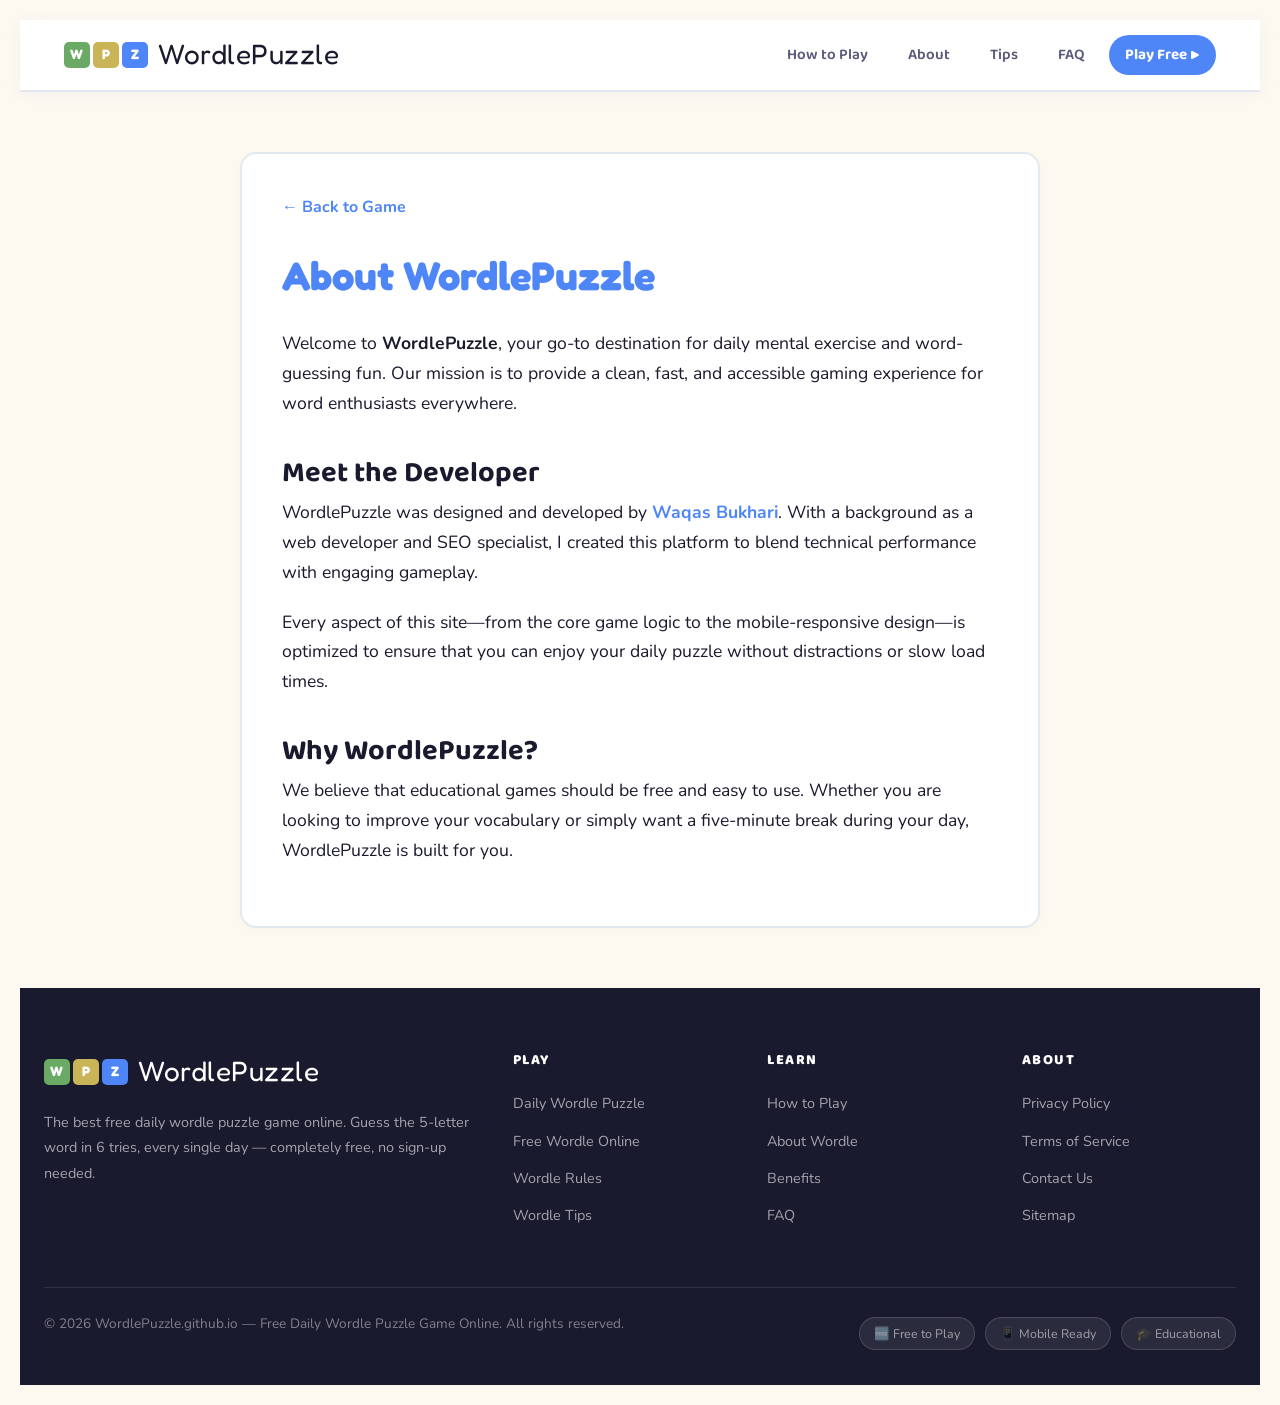
==== about.html @ 02049da3 "Create about.html" ====
<!DOCTYPE html>
<html lang="en">
<head>
  <meta charset="UTF-8" />
  <meta name="viewport" content="width=device-width, initial-scale=1.0" />
  <title>About Us – WordlePuzzle</title>
  <link rel="preconnect" href="https://fonts.googleapis.com" />
  <link rel="preconnect" href="https://fonts.gstatic.com" crossorigin />
  <link href="https://fonts.googleapis.com/css2?family=Fredoka+One&family=Nunito:wght@400;600;700&family=Baloo+2:wght@600;800&display=swap" rel="stylesheet" />
  <link rel="icon" type="image/png" sizes="32x32" href="/favicon.png">
  <link rel="stylesheet" href="style.css" />
  <style>
    :root {
      --bg: #fef9f0; --surface: #ffffff; --text: #1a1a2e; --text-muted: #5a5a7a;
      --accent1: #4f86f7; --border: #e2e8f0; --font-display: 'Fredoka One', cursive;
      --font-heading: 'Baloo 2', cursive; --font-body: 'Nunito', sans-serif;
    }
    body { font-family: var(--font-body); background: var(--bg); color: var(--text); line-height: 1.7; margin: 0; padding: 20px; }
    .container { max-width: 800px; margin: 60px auto; padding: 40px; background: var(--surface); border-radius: 16px; border: 2px solid var(--border); box-shadow: 0 4px 6px rgba(0,0,0,0.02); }
    h1 { font-family: var(--font-display); color: var(--accent1); font-size: 2.5rem; margin-bottom: 20px; }
    h2 { font-family: var(--font-heading); font-size: 1.8rem; margin-top: 30px; }
    p { margin-bottom: 20px; font-size: 1.1rem; }
    .highlight { color: var(--accent1); font-weight: 700; }
    .btn-back { display: inline-block; margin-bottom: 20px; color: var(--accent1); text-decoration: none; font-weight: bold; }
  </style>
</head>
<body>
  <!-- ===== HEADER COMPONENT ===== -->
<header id="site-header"></header>
  <div class="container">
    <a href="index.html" class="btn-back">← Back to Game</a>
    <h1>About WordlePuzzle</h1>
    <p>Welcome to <strong>WordlePuzzle</strong>, your go-to destination for daily mental exercise and word-guessing fun. Our mission is to provide a clean, fast, and accessible gaming experience for word enthusiasts everywhere.</p>
    
    <h2>Meet the Developer</h2>
    <p>WordlePuzzle was designed and developed by <span class="highlight">Waqas Bukhari</span>. With a background as a web developer and SEO specialist, I created this platform to blend technical performance with engaging gameplay.</p>
    
    <p>Every aspect of this site—from the core game logic to the mobile-responsive design—is optimized to ensure that you can enjoy your daily puzzle without distractions or slow load times.</p>
    
    <h2>Why WordlePuzzle?</h2>
    <p>We believe that educational games should be free and easy to use. Whether you are looking to improve your vocabulary or simply want a five-minute break during your day, WordlePuzzle is built for you.</p>
  </div>
  <!-- ===== FOOTER COMPONENT ===== -->
<footer id="site-footer"></footer>

  <script src="header.js"></script>
  <script src="footer.js"></script>
</body>
</html>
---- style.css ----
/* ===== CSS VARIABLES ===== */
    :root {
      --green: #6aaa64;
      --yellow: #c9b458;
      --gray: #787c7e;
      --light-gray: #d3d6da;
      --bg: #fef9f0;
      --surface: #ffffff;
      --surface2: #f0f7ff;
      --surface3: #fff5e6;
      --text: #1a1a2e;
      --text-muted: #5a5a7a;
      --accent1: #4f86f7;
      --accent2: #f76f6f;
      --accent3: #ffb347;
      --accent4: #6aaa64;
      --accent5: #c084fc;
      --border: #e2e8f0;
      --shadow: 0 4px 24px rgba(79,134,247,0.10);
      --shadow-lg: 0 8px 40px rgba(79,134,247,0.15);
      --radius: 16px;
      --radius-sm: 10px;
      --font-display: 'Fredoka One', cursive;
      --font-heading: 'Baloo 2', cursive;
      --font-body: 'Nunito', sans-serif;
    }

    /* ===== RESET ===== */
    *, *::before, *::after { box-sizing: border-box; margin: 0; padding: 0; }
    html { scroll-behavior: smooth; }
    body {
      font-family: var(--font-body);
      background: var(--bg);
      color: var(--text);
      line-height: 1.7;
      overflow-x: hidden;
    }
    img { max-width: 100%; display: block; }
    a { color: inherit; text-decoration: none; }
    ul { list-style: none; }

    /* ===== SCROLLBAR ===== */
    ::-webkit-scrollbar { width: 7px; }
    ::-webkit-scrollbar-track { background: #f0f7ff; }
    ::-webkit-scrollbar-thumb { background: var(--accent1); border-radius: 10px; }

    /* ===== HEADER COMPONENT ===== */
    #site-header {
      position: sticky;
      top: 0;
      z-index: 1000;
      background: rgba(255,255,255,0.95);
      backdrop-filter: blur(12px);
      border-bottom: 2px solid var(--border);
      box-shadow: 0 2px 16px rgba(79,134,247,0.08);
    }
    .header-inner {
      max-width: 1200px;
      margin: 0 auto;
      padding: 0 24px;
      height: 70px;
      display: flex;
      align-items: center;
      justify-content: space-between;
    }
    .logo {
      display: flex;
      align-items: center;
      gap: 10px;
      font-family: var(--font-display);
      font-size: 1.75rem;
      color: var(--text);
      letter-spacing: 0.5px;
    }
    .logo-tiles {
      display: flex;
      gap: 3px;
    }
    .logo-tile {
      width: 26px; height: 26px;
      border-radius: 5px;
      display: flex;
      align-items: center;
      justify-content: center;
      font-family: var(--font-display);
      font-size: 0.85rem;
      color: white;
      font-weight: bold;
    }
    .lt-g { background: var(--green); }
    .lt-y { background: var(--yellow); }
    .lt-b { background: var(--accent1); }

    nav ul {
      display: flex;
      gap: 8px;
      align-items: center;
    }
    nav a {
      font-family: var(--font-heading);
      font-weight: 600;
      font-size: 0.95rem;
      color: var(--text-muted);
      padding: 8px 16px;
      border-radius: 30px;
      transition: all 0.2s;
    }
    nav a:hover { background: var(--surface2); color: var(--accent1); }
    .nav-cta {
      background: var(--accent1) !important;
      color: white !important;
      font-weight: 700 !important;
    }
    .nav-cta:hover { background: #3a6fd8 !important; transform: translateY(-1px); box-shadow: var(--shadow); }

    .hamburger {
      display: none;
      flex-direction: column;
      gap: 5px;
      cursor: pointer;
      padding: 5px;
      background: none;
      border: none;
    }
    .hamburger span {
      display: block; width: 26px; height: 3px;
      background: var(--text);
      border-radius: 3px;
      transition: all 0.3s;
    }

    /* ===== HERO SECTION ===== */
    #hero {
      background: linear-gradient(135deg, #e8f4ff 0%, #fff5e6 50%, #f0ffe8 100%);
      padding: 80px 24px 60px;
      position: relative;
      overflow: hidden;
    }
    #hero::before {
      content: '';
      position: absolute;
      top: -80px; right: -80px;
      width: 400px; height: 400px;
      background: radial-gradient(circle, rgba(79,134,247,0.12) 0%, transparent 70%);
      border-radius: 50%;
    }
    #hero::after {
      content: '';
      position: absolute;
      bottom: -60px; left: -60px;
      width: 300px; height: 300px;
      background: radial-gradient(circle, rgba(106,170,100,0.12) 0%, transparent 70%);
      border-radius: 50%;
    }
    .hero-inner {
      max-width: 1200px;
      margin: 0 auto;
      display: grid;
      grid-template-columns: 1fr 1fr;
      gap: 60px;
      align-items: center;
      position: relative;
      z-index: 1;
    }
    .hero-badge {
      display: inline-flex;
      align-items: center;
      gap: 8px;
      background: white;
      border: 2px solid var(--accent3);
      border-radius: 30px;
      padding: 6px 16px;
      font-family: var(--font-heading);
      font-size: 0.85rem;
      font-weight: 700;
      color: #d97706;
      margin-bottom: 20px;
      box-shadow: 0 2px 12px rgba(255,179,71,0.2);
    }
    .hero-badge::before { content: '🎯'; font-size: 1rem; }
    .hero-title {
      font-family: var(--font-display);
      font-size: clamp(2.4rem, 5vw, 3.8rem);
      line-height: 1.15;
      color: var(--text);
      margin-bottom: 20px;
    }
    .hero-title span.highlight-g { color: var(--green); }
    .hero-title span.highlight-b { color: var(--accent1); }
    .hero-desc {
      font-size: 1.1rem;
      color: var(--text-muted);
      margin-bottom: 36px;
      max-width: 480px;
    }
    .hero-btns {
      display: flex;
      gap: 16px;
      flex-wrap: wrap;
    }
    .btn-primary {
      background: var(--accent1);
      color: white;
      padding: 14px 32px;
      border-radius: 50px;
      font-family: var(--font-heading);
      font-weight: 700;
      font-size: 1.05rem;
      border: none;
      cursor: pointer;
      transition: all 0.25s;
      box-shadow: 0 4px 20px rgba(79,134,247,0.35);
      display: inline-flex;
      align-items: center;
      gap: 8px;
    }
    .btn-primary:hover { transform: translateY(-2px); box-shadow: 0 8px 28px rgba(79,134,247,0.45); background: #3a6fd8; }
    .btn-secondary {
      background: white;
      color: var(--text);
      padding: 14px 32px;
      border-radius: 50px;
      font-family: var(--font-heading);
      font-weight: 700;
      font-size: 1.05rem;
      border: 2px solid var(--border);
      cursor: pointer;
      transition: all 0.25s;
      display: inline-flex;
      align-items: center;
      gap: 8px;
    }
    .btn-secondary:hover { border-color: var(--accent1); color: var(--accent1); transform: translateY(-2px); }

    /* Wordle Preview Grid */
    .hero-game-preview {
      display: flex;
      flex-direction: column;
      align-items: center;
      gap: 8px;
    }
    .preview-label {
      font-family: var(--font-heading);
      font-size: 0.85rem;
      font-weight: 700;
      color: var(--text-muted);
      letter-spacing: 1.5px;
      text-transform: uppercase;
      margin-bottom: 8px;
    }
    .preview-grid {
      display: flex;
      flex-direction: column;
      gap: 7px;
    }
    .preview-row {
      display: flex;
      gap: 7px;
    }
    .preview-cell {
      width: 58px; height: 58px;
      border-radius: 10px;
      display: flex;
      align-items: center;
      justify-content: center;
      font-family: var(--font-display);
      font-size: 1.6rem;
      color: white;
      font-weight: bold;
      transition: transform 0.3s;
    }
    .preview-cell:hover { transform: scale(1.08); }
    .pc-green { background: var(--green); box-shadow: 0 4px 12px rgba(106,170,100,0.35); }
    .pc-yellow { background: var(--yellow); box-shadow: 0 4px 12px rgba(201,180,88,0.35); }
    .pc-gray { background: var(--gray); box-shadow: 0 4px 12px rgba(120,124,126,0.25); }
    .pc-empty { background: white; border: 3px solid var(--light-gray); color: var(--text); }
    .pc-blue { background: var(--accent1); box-shadow: 0 4px 12px rgba(79,134,247,0.35); }

    /* Hero stats */
    .hero-stats {
      display: flex;
      gap: 32px;
      margin-top: 40px;
    }
    .stat-item { text-align: center; }
    .stat-num {
      font-family: var(--font-display);
      font-size: 1.8rem;
      color: var(--accent1);
      display: block;
    }
    .stat-label {
      font-size: 0.8rem;
      color: var(--text-muted);
      font-weight: 600;
      text-transform: uppercase;
      letter-spacing: 1px;
    }

    /* ===== SECTION COMMONS ===== */
    section { padding: 80px 24px; }
    .section-inner { max-width: 1200px; margin: 0 auto; }
    .section-tag {
      display: inline-block;
      background: var(--surface2);
      color: var(--accent1);
      border-radius: 30px;
      padding: 5px 16px;
      font-family: var(--font-heading);
      font-size: 0.8rem;
      font-weight: 800;
      text-transform: uppercase;
      letter-spacing: 1.5px;
      margin-bottom: 14px;
    }
    .section-title {
      font-family: var(--font-display);
      font-size: clamp(1.8rem, 3.5vw, 2.6rem);
      color: var(--text);
      margin-bottom: 16px;
      line-height: 1.25;
    }
    .section-desc {
      font-size: 1.05rem;
      color: var(--text-muted);
      max-width: 600px;
      margin-bottom: 48px;
    }
    .text-center { text-align: center; }
    .text-center .section-desc { margin-left: auto; margin-right: auto; }

    /* ===== HOW TO PLAY SECTION ===== */
    #how-to-play { background: var(--surface); }
    .steps-grid {
      display: grid;
      grid-template-columns: repeat(3, 1fr);
      gap: 28px;
      margin-top: 48px;
    }
    .step-card {
      background: var(--bg);
      border: 2px solid var(--border);
      border-radius: var(--radius);
      padding: 36px 28px;
      text-align: center;
      position: relative;
      transition: all 0.3s;
    }
    .step-card:hover {
      transform: translateY(-6px);
      border-color: var(--accent1);
      box-shadow: var(--shadow-lg);
    }
    .step-number {
      position: absolute;
      top: -18px;
      left: 50%;
      transform: translateX(-50%);
      width: 36px; height: 36px;
      background: var(--accent1);
      color: white;
      border-radius: 50%;
      font-family: var(--font-display);
      font-size: 1.1rem;
      display: flex;
      align-items: center;
      justify-content: center;
      box-shadow: 0 4px 12px rgba(79,134,247,0.4);
    }
    .step-icon { font-size: 2.8rem; margin-bottom: 16px; margin-top: 8px; }
    .step-title {
      font-family: var(--font-heading);
      font-size: 1.2rem;
      font-weight: 800;
      color: var(--text);
      margin-bottom: 10px;
    }
    .step-desc { font-size: 0.95rem; color: var(--text-muted); }

    /* Color legend */
    .color-legend {
      display: flex;
      gap: 20px;
      justify-content: center;
      flex-wrap: wrap;
      margin-top: 48px;
    }
    .legend-item {
      display: flex;
      align-items: center;
      gap: 12px;
      background: white;
      border: 2px solid var(--border);
      border-radius: var(--radius-sm);
      padding: 14px 22px;
      transition: transform 0.2s;
    }
    .legend-item:hover { transform: scale(1.03); }
    .legend-tile {
      width: 44px; height: 44px;
      border-radius: 8px;
      display: flex;
      align-items: center;
      justify-content: center;
      font-family: var(--font-display);
      font-size: 1.4rem;
      color: white;
    }
    .legend-text strong {
      display: block;
      font-family: var(--font-heading);
      font-weight: 800;
      font-size: 0.95rem;
      color: var(--text);
    }
    .legend-text span { font-size: 0.82rem; color: var(--text-muted); }

    /* ===== LIVE GAME SECTION ===== */
    #play-game {
      background: linear-gradient(135deg, #e8f4ff 0%, #f0ffe8 100%);
    }
    .game-container {
      max-width: 500px;
      margin: 0 auto;
    }
    .game-header {
      display: flex;
      justify-content: space-between;
      align-items: center;
      margin-bottom: 24px;
    }
    .game-info {
      display: flex;
      gap: 20px;
    }
    .game-stat {
      text-align: center;
    }
    .game-stat-num {
      font-family: var(--font-display);
      font-size: 1.4rem;
      color: var(--accent1);
    }
    .game-stat-label {
      font-size: 0.72rem;
      color: var(--text-muted);
      font-weight: 700;
      text-transform: uppercase;
    }
    .game-board {
      display: flex;
      flex-direction: column;
      gap: 8px;
      margin-bottom: 20px;
    }
    .game-row {
      display: flex;
      gap: 8px;
      justify-content: center;
    }
    .game-tile {
      width: 60px; height: 60px;
      border: 3px solid var(--light-gray);
      border-radius: 10px;
      display: flex;
      align-items: center;
      justify-content: center;
      font-family: var(--font-display);
      font-size: 1.7rem;
      color: var(--text);
      background: white;
      transition: all 0.15s;
      text-transform: uppercase;
    }
    .game-tile.filled { border-color: #aaa; animation: pop 0.1s ease; }
    .game-tile.correct { background: var(--green); border-color: var(--green); color: white; animation: flipIn 0.5s ease forwards; }
    .game-tile.present { background: var(--yellow); border-color: var(--yellow); color: white; animation: flipIn 0.5s ease forwards; }
    .game-tile.absent { background: var(--gray); border-color: var(--gray); color: white; animation: flipIn 0.5s ease forwards; }
    .game-tile.shake { animation: shake 0.4s ease; }

    @keyframes pop {
      0% { transform: scale(1); }
      50% { transform: scale(1.12); }
      100% { transform: scale(1); }
    }
    @keyframes flipIn {
      0% { transform: rotateX(0deg); }
      50% { transform: rotateX(-90deg); }
      100% { transform: rotateX(0deg); }
    }
    @keyframes shake {
      0%,100% { transform: translateX(0); }
      20% { transform: translateX(-6px); }
      40% { transform: translateX(6px); }
      60% { transform: translateX(-4px); }
      80% { transform: translateX(4px); }
    }
    @keyframes bounce {
      0%,100% { transform: translateY(0); }
      50% { transform: translateY(-8px); }
    }

    .game-message {
      min-height: 36px;
      text-align: center;
      font-family: var(--font-heading);
      font-size: 0.95rem;
      font-weight: 700;
      color: var(--accent1);
      margin-bottom: 8px;
    }

    /* Keyboard */
    .keyboard {
      display: flex;
      flex-direction: column;
      gap: 8px;
      align-items: center;
    }
    .keyboard-row {
      display: flex;
      gap: 6px;
    }
    .key {
      min-width: 38px;
      height: 56px;
      padding: 0 6px;
      border-radius: 8px;
      background: white;
      border: 2px solid var(--border);
      font-family: var(--font-heading);
      font-size: 0.88rem;
      font-weight: 800;
      color: var(--text);
      cursor: pointer;
      transition: all 0.15s;
      display: flex;
      align-items: center;
      justify-content: center;
      text-transform: uppercase;
      box-shadow: 0 2px 6px rgba(0,0,0,0.06);
      user-select: none;
    }
    .key:hover { background: var(--surface2); transform: translateY(-2px); }
    .key:active { transform: translateY(0); }
    .key.wide { min-width: 56px; font-size: 0.75rem; }
    .key.correct { background: var(--green); border-color: var(--green); color: white; }
    .key.present { background: var(--yellow); border-color: var(--yellow); color: white; }
    .key.absent { background: var(--light-gray); border-color: var(--light-gray); color: var(--text-muted); }

    .game-actions {
      display: flex;
      gap: 12px;
      justify-content: center;
      margin-top: 20px;
    }
    .btn-game {
      background: var(--accent1);
      color: white;
      border: none;
      border-radius: 30px;
      padding: 10px 24px;
      font-family: var(--font-heading);
      font-weight: 700;
      font-size: 0.95rem;
      cursor: pointer;
      transition: all 0.2s;
      display: flex;
      align-items: center;
      gap: 7px;
    }
    .btn-game:hover { background: #3a6fd8; transform: translateY(-1px); }
    .btn-game.outline {
      background: white;
      color: var(--text);
      border: 2px solid var(--border);
    }
    .btn-game.outline:hover { border-color: var(--accent1); color: var(--accent1); }

    /* ===== FEATURES SECTION ===== */
    #features { background: var(--surface); }
    .features-grid {
      display: grid;
      grid-template-columns: repeat(3, 1fr);
      gap: 24px;
    }
    .feature-card {
      background: var(--bg);
      border: 2px solid var(--border);
      border-radius: var(--radius);
      padding: 32px 24px;
      transition: all 0.3s;
      position: relative;
      overflow: hidden;
    }
    .feature-card::before {
      content: '';
      position: absolute;
      top: 0; left: 0; right: 0;
      height: 4px;
      background: var(--card-accent, var(--accent1));
      border-radius: var(--radius) var(--radius) 0 0;
    }
    .feature-card:hover { transform: translateY(-5px); box-shadow: var(--shadow-lg); }
    .feature-icon {
      width: 56px; height: 56px;
      border-radius: 14px;
      display: flex;
      align-items: center;
      justify-content: center;
      font-size: 1.6rem;
      margin-bottom: 18px;
      background: var(--icon-bg, #e8f4ff);
    }
    .feature-title {
      font-family: var(--font-heading);
      font-size: 1.1rem;
      font-weight: 800;
      color: var(--text);
      margin-bottom: 10px;
    }
    .feature-desc { font-size: 0.92rem; color: var(--text-muted); }

    /* ===== ABOUT WORDLE SECTION ===== */
    #about-wordle {
      background: linear-gradient(135deg, #fff5e6 0%, #f0ffe8 100%);
    }
    .about-grid {
      display: grid;
      grid-template-columns: 1fr 1fr;
      gap: 60px;
      align-items: center;
    }
    .about-text h2 {
      font-family: var(--font-display);
      font-size: clamp(1.7rem, 3vw, 2.4rem);
      color: var(--text);
      margin-bottom: 20px;
      line-height: 1.3;
    }
    .about-text p {
      font-size: 1rem;
      color: var(--text-muted);
      margin-bottom: 16px;
    }
    .about-highlights {
      display: grid;
      grid-template-columns: 1fr 1fr;
      gap: 16px;
      margin-top: 28px;
    }
    .highlight-item {
      display: flex;
      align-items: flex-start;
      gap: 12px;
      background: white;
      border-radius: var(--radius-sm);
      padding: 16px;
      border: 2px solid var(--border);
    }
    .highlight-icon {
      font-size: 1.5rem;
      flex-shrink: 0;
      margin-top: 2px;
    }
    .highlight-text strong {
      display: block;
      font-family: var(--font-heading);
      font-weight: 800;
      font-size: 0.9rem;
      color: var(--text);
      margin-bottom: 4px;
    }
    .highlight-text span { font-size: 0.82rem; color: var(--text-muted); }

    .about-visual {
      display: flex;
      flex-direction: column;
      align-items: center;
      gap: 12px;
    }
    .big-tile-row { display: flex; gap: 10px; }
    .big-tile {
      width: 70px; height: 70px;
      border-radius: 12px;
      display: flex;
      align-items: center;
      justify-content: center;
      font-family: var(--font-display);
      font-size: 2rem;
      color: white;
    }
    .bt-g { background: var(--green); box-shadow: 0 6px 20px rgba(106,170,100,0.4); }
    .bt-y { background: var(--yellow); box-shadow: 0 6px 20px rgba(201,180,88,0.4); }
    .bt-gr { background: var(--gray); box-shadow: 0 6px 20px rgba(120,124,126,0.3); }
    .bt-b { background: var(--accent1); box-shadow: 0 6px 20px rgba(79,134,247,0.4); }
    .bt-p { background: var(--accent5); box-shadow: 0 6px 20px rgba(192,132,252,0.4); }
    .bt-e { background: white; border: 3px solid var(--light-gray); color: var(--text); }

    /* ===== WORD TIPS SECTION ===== */
    #tips { background: var(--surface); }
    .tips-grid {
      display: grid;
      grid-template-columns: repeat(2, 1fr);
      gap: 24px;
    }
    .tip-card {
      display: flex;
      gap: 20px;
      background: var(--bg);
      border: 2px solid var(--border);
      border-radius: var(--radius);
      padding: 28px;
      transition: all 0.3s;
      align-items: flex-start;
    }
    .tip-card:hover { border-color: var(--accent1); box-shadow: var(--shadow); }
    .tip-num {
      flex-shrink: 0;
      width: 44px; height: 44px;
      border-radius: 12px;
      background: var(--accent1);
      color: white;
      font-family: var(--font-display);
      font-size: 1.3rem;
      display: flex;
      align-items: center;
      justify-content: center;
    }
    .tip-body h4 {
      font-family: var(--font-heading);
      font-weight: 800;
      font-size: 1rem;
      color: var(--text);
      margin-bottom: 8px;
    }
    .tip-body p { font-size: 0.92rem; color: var(--text-muted); }

    /* ===== EDUCATIONAL SECTION ===== */
    #educational {
      background: linear-gradient(135deg, #e8f4ff 0%, #f5e8ff 100%);
    }
    .edu-grid {
      display: grid;
      grid-template-columns: repeat(3, 1fr);
      gap: 24px;
    }
    .edu-card {
      background: white;
      border-radius: var(--radius);
      padding: 32px 24px;
      text-align: center;
      border: 2px solid var(--border);
      transition: all 0.3s;
    }
    .edu-card:hover { transform: translateY(-5px); box-shadow: var(--shadow-lg); }
    .edu-icon {
      font-size: 3rem;
      margin-bottom: 18px;
    }
    .edu-title {
      font-family: var(--font-heading);
      font-size: 1.1rem;
      font-weight: 800;
      color: var(--text);
      margin-bottom: 12px;
    }
    .edu-desc { font-size: 0.92rem; color: var(--text-muted); line-height: 1.7; }

    /* ===== FAQ SECTION ===== */
    #faq { background: var(--surface); }
    .faq-grid {
      max-width: 780px;
      margin: 0 auto;
    }
    .faq-item {
      border: 2px solid var(--border);
      border-radius: var(--radius-sm);
      margin-bottom: 14px;
      overflow: hidden;
      transition: border-color 0.2s;
    }
    .faq-item.open { border-color: var(--accent1); }
    .faq-question {
      padding: 20px 24px;
      display: flex;
      justify-content: space-between;
      align-items: center;
      cursor: pointer;
      background: white;
      transition: background 0.2s;
    }
    .faq-question:hover { background: var(--surface2); }
    .faq-q-text {
      font-family: var(--font-heading);
      font-weight: 700;
      font-size: 1rem;
      color: var(--text);
    }
    .faq-icon {
      width: 28px; height: 28px;
      background: var(--surface2);
      border-radius: 50%;
      display: flex;
      align-items: center;
      justify-content: center;
      color: var(--accent1);
      font-size: 1.2rem;
      font-weight: 800;
      flex-shrink: 0;
      transition: transform 0.3s, background 0.2s;
    }
    .faq-item.open .faq-icon { transform: rotate(45deg); background: var(--accent1); color: white; }
    .faq-answer {
      max-height: 0;
      overflow: hidden;
      transition: max-height 0.35s ease, padding 0.35s;
      background: var(--bg);
      padding: 0 24px;
      font-size: 0.95rem;
      color: var(--text-muted);
      line-height: 1.8;
    }
    .faq-item.open .faq-answer {
      max-height: 300px;
      padding: 16px 24px 20px;
    }

    /* ===== CTA SECTION ===== */
    #cta {
      background: linear-gradient(135deg, var(--accent1) 0%, #6b47dc 100%);
      padding: 80px 24px;
      text-align: center;
      position: relative;
      overflow: hidden;
    }
    #cta::before {
      content: '';
      position: absolute;
      top: -100px; left: 50%;
      transform: translateX(-50%);
      width: 600px; height: 600px;
      background: radial-gradient(circle, rgba(255,255,255,0.08) 0%, transparent 60%);
      border-radius: 50%;
    }
    .cta-title {
      font-family: var(--font-display);
      font-size: clamp(2rem, 4vw, 3rem);
      color: white;
      margin-bottom: 16px;
      position: relative;
      z-index: 1;
    }
    .cta-desc {
      font-size: 1.1rem;
      color: rgba(255,255,255,0.85);
      margin-bottom: 36px;
      max-width: 500px;
      margin-left: auto;
      margin-right: auto;
      position: relative;
      z-index: 1;
    }
    .btn-cta {
      background: white;
      color: var(--accent1);
      padding: 16px 40px;
      border-radius: 50px;
      font-family: var(--font-heading);
      font-weight: 800;
      font-size: 1.1rem;
      border: none;
      cursor: pointer;
      transition: all 0.25s;
      display: inline-flex;
      align-items: center;
      gap: 10px;
      position: relative;
      z-index: 1;
      box-shadow: 0 8px 32px rgba(0,0,0,0.2);
    }
    .btn-cta:hover { transform: translateY(-3px); box-shadow: 0 12px 40px rgba(0,0,0,0.28); }
    .cta-tiles {
      display: flex;
      justify-content: center;
      gap: 10px;
      margin-top: 40px;
      position: relative;
      z-index: 1;
    }
    .cta-tile {
      width: 50px; height: 50px;
      border-radius: 10px;
      background: rgba(255,255,255,0.2);
      border: 2px solid rgba(255,255,255,0.35);
      display: flex;
      align-items: center;
      justify-content: center;
      font-family: var(--font-display);
      font-size: 1.4rem;
      color: white;
      animation: bounce 1.5s infinite;
    }
    .cta-tile:nth-child(2) { animation-delay: 0.15s; }
    .cta-tile:nth-child(3) { animation-delay: 0.3s; }
    .cta-tile:nth-child(4) { animation-delay: 0.45s; }
    .cta-tile:nth-child(5) { animation-delay: 0.6s; }

    /* ===== FOOTER ===== */
    #site-footer {
      background: #1a1a2e;
      color: rgba(255,255,255,0.75);
      padding: 60px 24px 30px;
    }
    .footer-inner {
      max-width: 1200px;
      margin: 0 auto;
    }
    .footer-grid {
      display: grid;
      grid-template-columns: 2fr 1fr 1fr 1fr;
      gap: 40px;
      margin-bottom: 48px;
    }
    .footer-brand .logo {
      color: white;
      margin-bottom: 14px;
    }
    .footer-brand p {
      font-size: 0.9rem;
      line-height: 1.8;
      color: rgba(255,255,255,0.6);
    }
    .footer-col h4 {
      font-family: var(--font-heading);
      font-size: 0.9rem;
      font-weight: 800;
      color: white;
      text-transform: uppercase;
      letter-spacing: 1.5px;
      margin-bottom: 18px;
    }
    .footer-col ul li { margin-bottom: 10px; }
    .footer-col ul li a {
      font-size: 0.9rem;
      color: rgba(255,255,255,0.6);
      transition: color 0.2s;
    }
    .footer-col ul li a:hover { color: var(--accent3); }
    .footer-bottom {
      border-top: 1px solid rgba(255,255,255,0.1);
      padding-top: 24px;
      display: flex;
      justify-content: space-between;
      align-items: center;
      flex-wrap: wrap;
      gap: 14px;
    }
    .footer-bottom p { font-size: 0.85rem; color: rgba(255,255,255,0.45); }
    .footer-badges {
      display: flex;
      gap: 10px;
    }
    .footer-badge {
      background: rgba(255,255,255,0.08);
      border: 1px solid rgba(255,255,255,0.15);
      border-radius: 20px;
      padding: 5px 14px;
      font-size: 0.78rem;
      color: rgba(255,255,255,0.55);
    }

    /* ===== MOBILE NAV ===== */
    @media (max-width: 768px) {
      .hamburger { display: flex; }
      nav { display: none; }
      nav.open {
        display: block;
        position: absolute;
        top: 70px; left: 0; right: 0;
        background: white;
        border-bottom: 2px solid var(--border);
        padding: 16px 24px;
        z-index: 999;
      }
      nav.open ul { flex-direction: column; gap: 4px; }
      nav.open a { display: block; width: 100%; }
      #site-header { position: sticky; }

      .hero-inner { grid-template-columns: 1fr; }
      .hero-game-preview { display: none; }
      .hero-stats { gap: 20px; }
      .steps-grid { grid-template-columns: 1fr; }
      .features-grid { grid-template-columns: 1fr; }
      .about-grid { grid-template-columns: 1fr; }
      .about-visual { display: none; }
      .tips-grid { grid-template-columns: 1fr; }
      .edu-grid { grid-template-columns: 1fr; }
      .footer-grid { grid-template-columns: 1fr 1fr; }
      .preview-cell { width: 46px; height: 46px; font-size: 1.3rem; }
      .game-tile { width: 50px; height: 50px; font-size: 1.4rem; }
      .key { min-width: 32px; height: 48px; font-size: 0.8rem; }
      .key.wide { min-width: 46px; }
    }

    /* ===== FLOATING CONFETTI / ENTRANCE ANIMATION ===== */
    .fade-in-up {
      opacity: 0;
      transform: translateY(30px);
      transition: opacity 0.6s ease, transform 0.6s ease;
    }
    .fade-in-up.visible { opacity: 1; transform: translateY(0); }
    .fade-delay-1 { transition-delay: 0.1s; }
    .fade-delay-2 { transition-delay: 0.2s; }
    .fade-delay-3 { transition-delay: 0.3s; }
    .fade-delay-4 { transition-delay: 0.4s; }

    /* Confetti burst on win */
    .confetti-container {
      position: fixed;
      top: 0; left: 0;
      width: 100%; height: 100%;
      pointer-events: none;
      z-index: 9999;
      overflow: hidden;
    }
    .confetti-piece {
      position: absolute;
      width: 10px; height: 10px;
      border-radius: 2px;
      animation: confettiFall 2.5s ease forwards;
    }
    @keyframes confettiFall {
      0% { transform: translateY(-20px) rotate(0deg); opacity: 1; }
      100% { transform: translateY(100vh) rotate(720deg); opacity: 0; }
    }
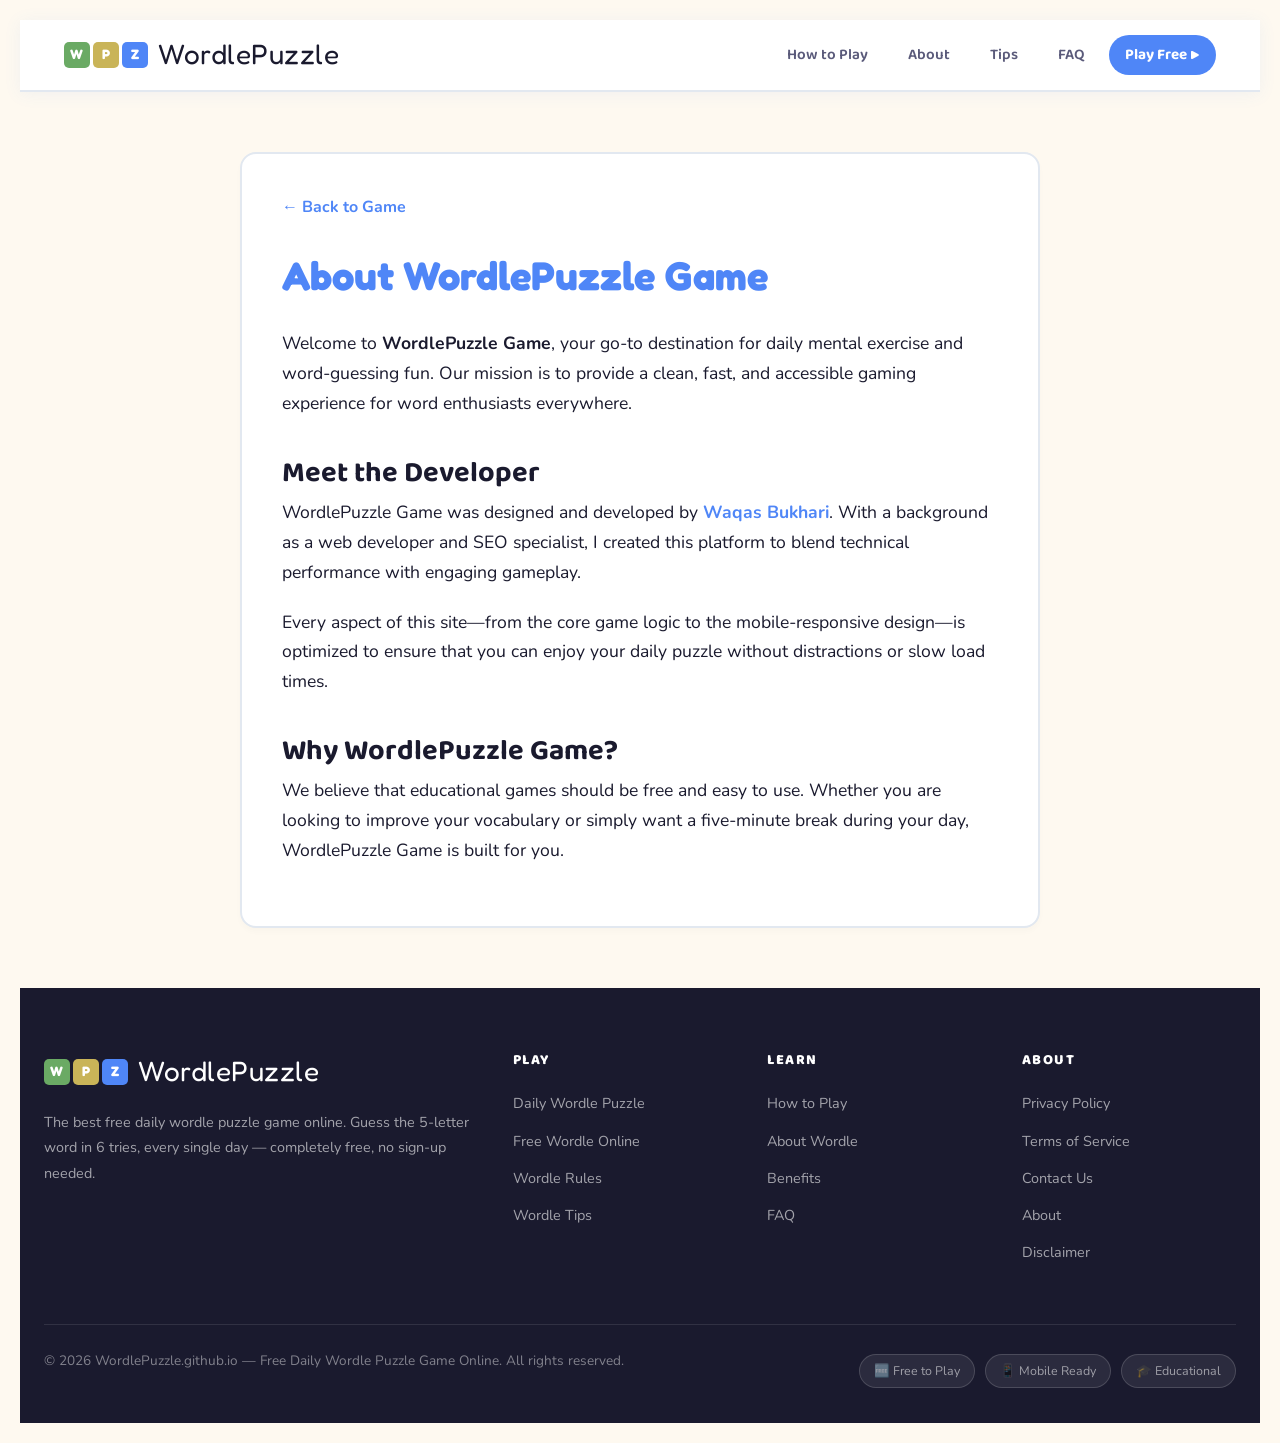
==== commit cd2d67b5: "Update about.html" ====
--- a/about.html
+++ b/about.html
@@ -3,7 +3,7 @@
 <head>
   <meta charset="UTF-8" />
   <meta name="viewport" content="width=device-width, initial-scale=1.0" />
-  <title>About Us – WordlePuzzle</title>
+  <title>About Us – Wordle Puzzle Game</title>
   <link rel="preconnect" href="https://fonts.googleapis.com" />
   <link rel="preconnect" href="https://fonts.gstatic.com" crossorigin />
   <link href="https://fonts.googleapis.com/css2?family=Fredoka+One&family=Nunito:wght@400;600;700&family=Baloo+2:wght@600;800&display=swap" rel="stylesheet" />
@@ -29,16 +29,16 @@
 <header id="site-header"></header>
   <div class="container">
     <a href="index.html" class="btn-back">← Back to Game</a>
-    <h1>About WordlePuzzle</h1>
-    <p>Welcome to <strong>WordlePuzzle</strong>, your go-to destination for daily mental exercise and word-guessing fun. Our mission is to provide a clean, fast, and accessible gaming experience for word enthusiasts everywhere.</p>
+    <h1>About WordlePuzzle Game</h1>
+    <p>Welcome to <strong>WordlePuzzle Game</strong>, your go-to destination for daily mental exercise and word-guessing fun. Our mission is to provide a clean, fast, and accessible gaming experience for word enthusiasts everywhere.</p>
     
     <h2>Meet the Developer</h2>
-    <p>WordlePuzzle was designed and developed by <span class="highlight">Waqas Bukhari</span>. With a background as a web developer and SEO specialist, I created this platform to blend technical performance with engaging gameplay.</p>
+    <p>WordlePuzzle Game was designed and developed by <span class="highlight">Waqas Bukhari</span>. With a background as a web developer and SEO specialist, I created this platform to blend technical performance with engaging gameplay.</p>
     
     <p>Every aspect of this site—from the core game logic to the mobile-responsive design—is optimized to ensure that you can enjoy your daily puzzle without distractions or slow load times.</p>
     
-    <h2>Why WordlePuzzle?</h2>
-    <p>We believe that educational games should be free and easy to use. Whether you are looking to improve your vocabulary or simply want a five-minute break during your day, WordlePuzzle is built for you.</p>
+    <h2>Why WordlePuzzle Game?</h2>
+    <p>We believe that educational games should be free and easy to use. Whether you are looking to improve your vocabulary or simply want a five-minute break during your day, WordlePuzzle Game is built for you.</p>
   </div>
   <!-- ===== FOOTER COMPONENT ===== -->
 <footer id="site-footer"></footer>
